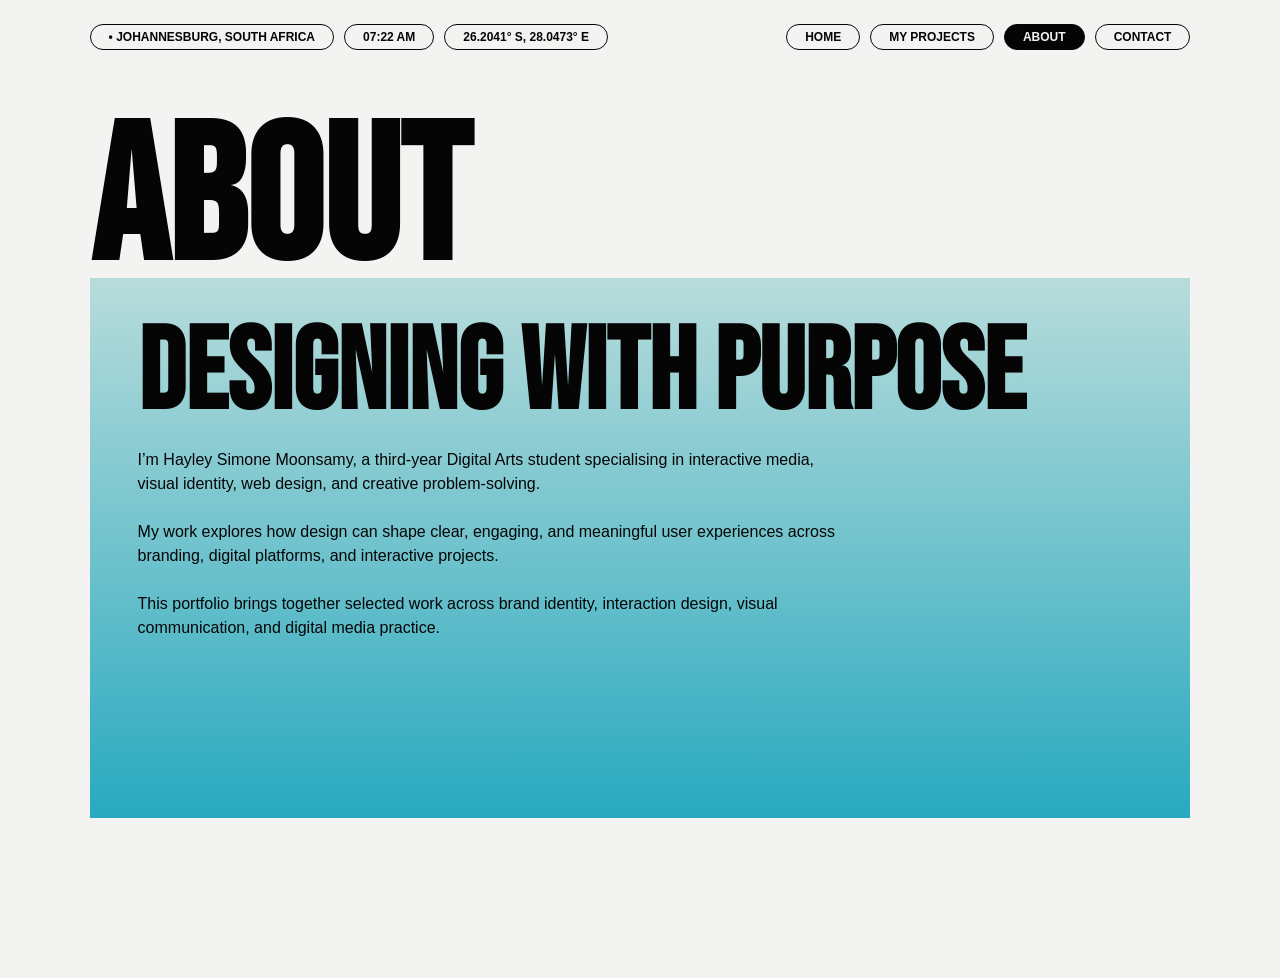
==== about.html @ df6bce27 "Initial commit" ====
<!DOCTYPE html>
<html lang="en">
<head>
    <meta charset="UTF-8">
    <meta name="viewport" content="width=device-width, initial-scale=1.0">
    <title>About | Hayley Simone Moonsamy</title>
    <link rel="stylesheet" href="css/style.css">
    <script src="js/script.js" defer></script>
</head>

<body data-page="about">
    <header id="site-header"></header>

    <main class="projects-page">
        <section class="page-title-block">
            <h1>About</h1>
        </section>

        <section class="detail-panel active-panel">
            <h2>Designing With Purpose</h2>

            <p>
                I’m Hayley Simone Moonsamy, a third-year Digital Arts student specialising in interactive media,
                visual identity, web design, and creative problem-solving.
            </p>

            <p>
                My work explores how design can shape clear, engaging, and meaningful user experiences across
                branding, digital platforms, and interactive projects.
            </p>

            <p>
                This portfolio brings together selected work across brand identity, interaction design,
                visual communication, and digital media practice.
            </p>
        </section>
    </main>
</body>
</html>
---- css/style.css ----
@import url("https://fonts.googleapis.com/css2?family=Bebas+Neue&display=swap");

:root {
    --bg: #f3f3f1;
    --text: #050505;
    --blue-top: #b8dcdb;
    --blue-bottom: #28a9bf;
    --dark: #211d1e;
    --purple: #5f2dbd;
    --display: "Bebas Neue", Impact, sans-serif;
    --body: Arial, Helvetica, sans-serif;
    --pad: clamp(18px, 7vw, 128px);
}

* {
    margin: 0;
    padding: 0;
    box-sizing: border-box;
}

body {
    background: var(--bg);
    color: var(--text);
    font-family: var(--body);
    overflow-x: hidden;
}

a {
    color: inherit;
    text-decoration: none;
}

/* NAV */

#site-header {
    position: fixed;
    top: 24px;
    left: 0;
    width: 100%;
    z-index: 100;
}

.navbar {
    padding: 0 var(--pad);
    display: flex;
    justify-content: space-between;
    align-items: center;
    gap: 24px;
    font-size: 0.75rem;
    font-weight: 800;
    text-transform: uppercase;
}

.nav-info,
.nav-links {
    display: flex;
    gap: 10px;
    align-items: center;
}

.nav-info span,
.nav-link {
    border: 1px solid var(--text);
    border-radius: 999px;
    padding: 5px 18px;
    background: rgba(243, 243, 241, 0.85);
    white-space: nowrap;
}

.nav-link.active,
.nav-link:hover {
    background: var(--text);
    color: var(--bg);
}

/* FIXED RAILS */

.fixed-email {
    position: fixed;
    left: 22px;
    bottom: 72px;
    z-index: 90;
    writing-mode: vertical-rl;
    transform: rotate(180deg);
    font-weight: 700;
}

.fixed-socials {
    position: fixed;
    right: 24px;
    bottom: 72px;
    z-index: 90;
    display: flex;
    flex-direction: column;
    gap: 10px;
}

.fixed-socials a {
    width: 34px;
    height: 34px;
    border: 2px solid var(--text);
    border-radius: 50%;
    display: grid;
    place-items: center;
    font-weight: 900;
    background: rgba(243, 243, 241, 0.85);
}

/* HOME */

.home-hero {
    min-height: 100vh;
    position: relative;
    padding: 8rem var(--pad) 4rem;
    overflow: hidden;
}

.hero-panel {
    position: absolute;
    top: 118px;
    left: var(--pad);
    right: var(--pad);
    bottom: 70px;
    background: linear-gradient(var(--blue-top), var(--blue-bottom));
    z-index: 0;
}

.hero-title {
    position: relative;
    z-index: 2;
    font-family: var(--display);
    font-size: clamp(6rem, 15vw, 16rem);
    line-height: 0.78;
    text-align: center;
    text-transform: uppercase;
    animation: titleIntro 1.1s ease forwards;
}

.hero-title span {
    display: block;
}

.hero-reel {
    position: relative;
    z-index: 3;
    margin-top: 2rem;
    animation: reelIntro 1s ease forwards;
}

.reel-meta {
    width: min(520px, 36vw);
    margin: 0 auto 8px;
    display: flex;
    justify-content: space-between;
    font-size: 0.8rem;
    font-weight: 800;
    text-transform: uppercase;
}

.reel-row {
    display: grid;
    grid-template-columns: 1fr minmax(280px, 520px) 1fr;
    align-items: center;
    gap: 2rem;
}

.hero-role {
    font-family: var(--display);
    font-size: clamp(3rem, 5vw, 5.7rem);
    text-transform: uppercase;
}

.hero-role:first-child {
    text-align: right;
}

.reel-box {
    aspect-ratio: 16 / 9;
    background: var(--dark);
    color: white;
    display: grid;
    place-items: center;
    font-family: var(--display);
    font-size: 2rem;
    text-transform: uppercase;
}

.scroll-cue {
    position: absolute;
    left: 50%;
    bottom: 24px;
    transform: translateX(-50%);
    z-index: 4;
    font-size: 0.7rem;
    font-weight: 900;
    text-transform: uppercase;
}

.statement-section {
    min-height: 100vh;
    display: grid;
    place-items: center;
    text-align: center;
    background: linear-gradient(180deg, #5f2dbd, #3f2477);
    color: white;
    padding: 6rem var(--pad);
}

.statement-section h2 {
    font-family: var(--display);
    font-size: clamp(5rem, 12vw, 14rem);
    line-height: 0.85;
    text-transform: uppercase;
}

.statement-section p {
    font-weight: 900;
    text-transform: uppercase;
}

/* FEATURED + CARDS */

.featured-section {
    min-height: 100vh;
    padding: 8rem var(--pad);
}

.featured-section h2 {
    font-family: var(--display);
    font-size: clamp(5rem, 12vw, 14rem);
    line-height: 0.85;
    text-transform: uppercase;
}

.featured-grid,
.projects-grid {
    margin-top: 3rem;
    display: grid;
    grid-template-columns: repeat(3, minmax(260px, 1fr));
    gap: 1.2rem;
    justify-content: center;
}

.featured-card,
.project-card {
    background: white;
    border: 1px solid var(--text);
    padding: 1rem;
}

.project-image,
.card-image,
.project-card-preview {
    min-height: 260px;
    display: grid;
    place-items: center;
    margin-bottom: 1rem;
    font-family: var(--display);
    font-size: 5rem;
    font-weight: 900;
}

.orange-grid,
.design-grid,
.checkered-card {
    background: repeating-conic-gradient(#f6a348 0% 25%, #f5eadb 0% 50%) 50% / 80px 80px;
}

.blue-grid,
.interactive-grid,
.teal-grid {
    background: linear-gradient(var(--blue-top), var(--blue-bottom));
}

.purple-grid,
.animation-grid {
    background: linear-gradient(145deg, #5f2dbd, #bd8792);
}

.game-grid {
    background: linear-gradient(145deg, #211d1e, #5f2dbd);
    color: white;
}

.featured-card h3,
.project-card h2,
.project-card-info h2 {
    font-family: var(--display);
    font-size: 3.2rem;
    line-height: 0.9;
    text-transform: uppercase;
}

.featured-card p,
.project-card p,
.project-card-info p {
    margin-top: 0.5rem;
    line-height: 1.4;
}

.featured-card a,
.project-card a,
.project-card-info a,
.big-button {
    display: inline-flex;
    margin-top: 1rem;
    padding: 0.7rem 1.6rem;
    border: 2px solid var(--text);
    border-radius: 999px;
    font-weight: 900;
    text-transform: uppercase;
}

.big-button {
    display: block;
    width: fit-content;
    margin: 3rem auto 0;
}

/* PROJECTS PAGE */

.projects-page {
    min-height: 100vh;
    padding: 8rem var(--pad);
}

.page-title-block h1 {
    font-family: var(--display);
    font-size: clamp(6rem, 15vw, 17rem);
    line-height: 0.78;
    text-transform: uppercase;
}

.project-controls,
.projects-controls {
    margin: 3rem 0;
    display: flex;
    justify-content: space-between;
    gap: 1rem;
    flex-wrap: wrap;
}

#project-filter-buttons,
.filter-buttons {
    display: flex;
    gap: 0.7rem;
    flex-wrap: wrap;
}

.filter-btn,
.filter-button,
#project-search {
    border: 1px solid var(--text);
    border-radius: 999px;
    padding: 0.55rem 1.4rem;
    font-weight: 900;
    text-transform: uppercase;
    background: var(--bg);
}

.filter-btn,
.filter-button {
    cursor: pointer;
}

.filter-btn:hover,
.filter-button:hover,
.active-filter {
    background: var(--text);
    color: var(--bg);
}

#project-search {
    min-width: 260px;
}

/* PROJECT DETAIL */

.project-detail-page {
    min-height: 100vh;
    padding: 8rem var(--pad);
}

.project-detail-hero h1 {
    font-family: var(--display);
    font-size: clamp(6rem, 15vw, 17rem);
    line-height: 0.78;
    text-transform: uppercase;
}

.project-type {
    margin-top: 1rem;
    font-weight: 900;
    text-transform: uppercase;
}

.centered-project-hero {
    text-align: center;
}

.centered-media {
    margin-left: auto;
    margin-right: auto;
    max-width: 100%;
}

.project-tabs {
    margin: 3rem 0;
    display: flex;
    justify-content: space-between;
    gap: 1rem;
    flex-wrap: wrap;
}

.detail-tab {
    border: 1px solid var(--text);
    border-radius: 999px;
    padding: 0.6rem 1.6rem;
    background: var(--bg);
    font-weight: 900;
    text-transform: uppercase;
    cursor: pointer;
}

.detail-tab:hover,
.active-tab {
    background: var(--text);
    color: var(--bg);
}

.detail-panel {
    display: none;
    min-height: 60vh;
    background: linear-gradient(var(--blue-top), var(--blue-bottom));
    padding: 3rem;
    margin-bottom: 2rem;
}

.detail-panel.active-panel {
    display: block;
}

.detail-panel h2 {
    font-family: var(--display);
    font-size: clamp(4rem, 9vw, 10rem);
    line-height: 0.85;
    text-transform: uppercase;
}

.detail-panel p {
    max-width: 720px;
    margin-top: 1.5rem;
    line-height: 1.5;
    font-size: 1rem;
}

.project-hero-video {
    width: min(760px, 100%);
    margin-top: 2rem;
    display: block;
    border: 1px solid var(--text);
    background: var(--dark);
}

.case-gallery {
    margin-top: 2rem;
    display: grid;
    grid-template-columns: repeat(auto-fit, minmax(260px, 1fr));
    gap: 1rem;
    align-items: start;
}

.case-gallery img,
.case-gallery video {
    width: 100%;
    height: auto;
    max-height: 760px;
    display: block;
    border: 1px solid var(--text);
    background: white;
    object-fit: contain;
}

.small-gallery {
    grid-template-columns: repeat(auto-fit, minmax(220px, 1fr));
}

.wide-case-image {
    grid-column: 1 / -1;
}

/* SONDER */

body[data-project="sonder"] .detail-panel {
    background:
        repeating-conic-gradient(#f6a348 0% 25%, #f5eadb 0% 50%) 50% / 90px 90px;
    border: 1px solid var(--text);
}

body[data-project="sonder"] .detail-panel p {
    max-width: 900px;
    line-height: 1.6;
    background: rgba(243, 243, 241, 0.9);
    padding: 1rem;
    border: 1px solid var(--text);
}

body[data-project="sonder"] #form .case-gallery {
    grid-template-columns: 1fr 1fr;
}

body[data-project="sonder"] #form .wide-case-image {
    grid-column: auto;
}

body[data-project="sonder"] #form .case-gallery img,
body[data-project="sonder"] #form .case-gallery video {
    height: 420px;
    object-fit: contain;
}

body[data-project="sonder"] #art .small-gallery,
body[data-project="sonder"] #design .small-gallery {
    grid-template-columns: repeat(3, 1fr);
}

/* MALAIKA */

body[data-project="malaika"] .detail-panel {
    background: #f7f3ed;
    border: 1px solid var(--text);
}

body[data-project="malaika"] .detail-panel p {
    max-width: 900px;
    line-height: 1.6;
    background: rgba(255, 255, 255, 0.78);
    padding: 1rem;
    border: 1px solid var(--text);
}

body[data-project="malaika"] #form .small-gallery {
    grid-template-columns: repeat(5, 1fr);
}

body[data-project="malaika"] #art .case-gallery,
body[data-project="malaika"] #design .case-gallery {
    grid-template-columns: repeat(2, 1fr);
}

body[data-project="malaika"] .case-gallery img {
    background: white;
    object-fit: contain;
}

/* TRAVEL TALK */

body[data-project="travel"] .project-type {
    color: #e97513;
}

body[data-project="travel"] .travel-hero-image {
    width: min(78vw, 980px);
    max-height: 520px;
    object-fit: contain;
    background: #ffffff;
    border: 1px solid var(--text);
}

body[data-project="travel"] .travel-panel {
    background: #f0e4d2;
    border: 1px solid var(--text);
}

body[data-project="travel"] .travel-panel p {
    max-width: 880px;
}

body[data-project="travel"] .travel-website-gallery {
    grid-template-columns: 1fr;
}

body[data-project="travel"] .travel-website-gallery img {
    width: 100%;
    height: auto;
    max-height: 560px;
    object-fit: contain;
    background: #ffffff;
}

body[data-project="travel"] .travel-social-gallery {
    display: grid;
    grid-template-columns: repeat(2, minmax(240px, 1fr));
    gap: 1.5rem;
    align-items: stretch;
}

body[data-project="travel"] .travel-social-gallery img {
    width: 100%;
    height: 420px;
    object-fit: contain;
    background: #ffffff;
    border: 1px solid var(--text);
}

body[data-project="travel"] .travel-video-gallery {
    display: grid;
    grid-template-columns: minmax(280px, 680px);
    justify-content: center;
}

body[data-project="travel"] .travel-video-gallery video {
    width: 100%;
    max-height: 560px;
    object-fit: contain;
    background: #000000;
    border: 1px solid var(--text);
}

/* ANIMATIONS */

@keyframes titleIntro {
    from {
        opacity: 0;
        transform: translateY(40px) scaleY(1.15);
    }

    to {
        opacity: 1;
        transform: translateY(0) scaleY(1);
    }
}

@keyframes reelIntro {
    from {
        opacity: 0;
        transform: translateY(24px);
    }

    to {
        opacity: 1;
        transform: translateY(0);
    }
}

/* RESPONSIVE */

@media screen and (max-width: 1100px) {
    .featured-grid,
    .projects-grid {
        grid-template-columns: repeat(2, minmax(260px, 1fr));
    }
}

@media screen and (max-width: 900px) {
    .navbar {
        align-items: flex-start;
        flex-direction: column;
        gap: 8px;
    }

    .nav-info,
    .nav-links {
        flex-wrap: wrap;
        gap: 7px;
    }

    .nav-info span,
    .nav-link {
        padding: 4px 10px;
        font-size: 0.65rem;
    }

    .fixed-email {
        left: 8px;
        bottom: 68px;
        font-size: 0.7rem;
    }

    .fixed-socials {
        right: 10px;
        bottom: 68px;
    }

    .fixed-socials a {
        width: 28px;
        height: 28px;
        font-size: 0.65rem;
    }

    .home-hero {
        padding: 9rem 2rem 4rem;
    }

    .hero-panel {
        top: 130px;
        left: 34px;
        right: 34px;
        bottom: 60px;
    }

    .hero-title {
        font-size: clamp(5rem, 22vw, 9rem);
    }

    .reel-row {
        grid-template-columns: 1fr;
        gap: 0.8rem;
    }

    .hero-role,
    .hero-role:first-child {
        text-align: center;
    }

    .reel-meta {
        width: 100%;
    }

    .case-gallery,
    .small-gallery,
    body[data-project="sonder"] #form .case-gallery,
    body[data-project="sonder"] #art .small-gallery,
    body[data-project="sonder"] #design .small-gallery,
    body[data-project="malaika"] #form .small-gallery,
    body[data-project="malaika"] #art .case-gallery,
    body[data-project="malaika"] #design .case-gallery,
    body[data-project="travel"] .travel-social-gallery {
        grid-template-columns: 1fr;
    }

    body[data-project="sonder"] #form .case-gallery img,
    body[data-project="sonder"] #form .case-gallery video,
    body[data-project="travel"] .travel-social-gallery img {
        height: auto;
    }

    body[data-project="travel"] .travel-hero-image {
        width: 100%;
        max-height: none;
    }
}

@media screen and (max-width: 700px) {
    .featured-grid,
    .projects-grid {
        grid-template-columns: 1fr;
    }

    .project-detail-page,
    .projects-page,
    .featured-section {
        padding-left: 2rem;
        padding-right: 2rem;
    }

    .detail-panel {
        padding: 1.5rem;
    }
}

.hero-center-text {
    background: var(--dark);
    color: white;
    padding: 2rem;
    text-align: center;
    font-weight: 900;
    text-transform: uppercase;
    line-height: 1.8;
}

.about-text {
    max-width: 760px;
    margin: 2rem auto 0;
    display: flex;
    flex-direction: column;
    gap: 1rem;
    text-align: center;
    line-height: 1.7;
}

.hero-center-text {
    min-height: 220px;
    display: grid;
    place-items: center;
    gap: 0.4rem;
    background: var(--dark);
    color: white;
    padding: 2rem;
    text-align: center;
    font-weight: 900;
    text-transform: uppercase;
    line-height: 1.4;
}
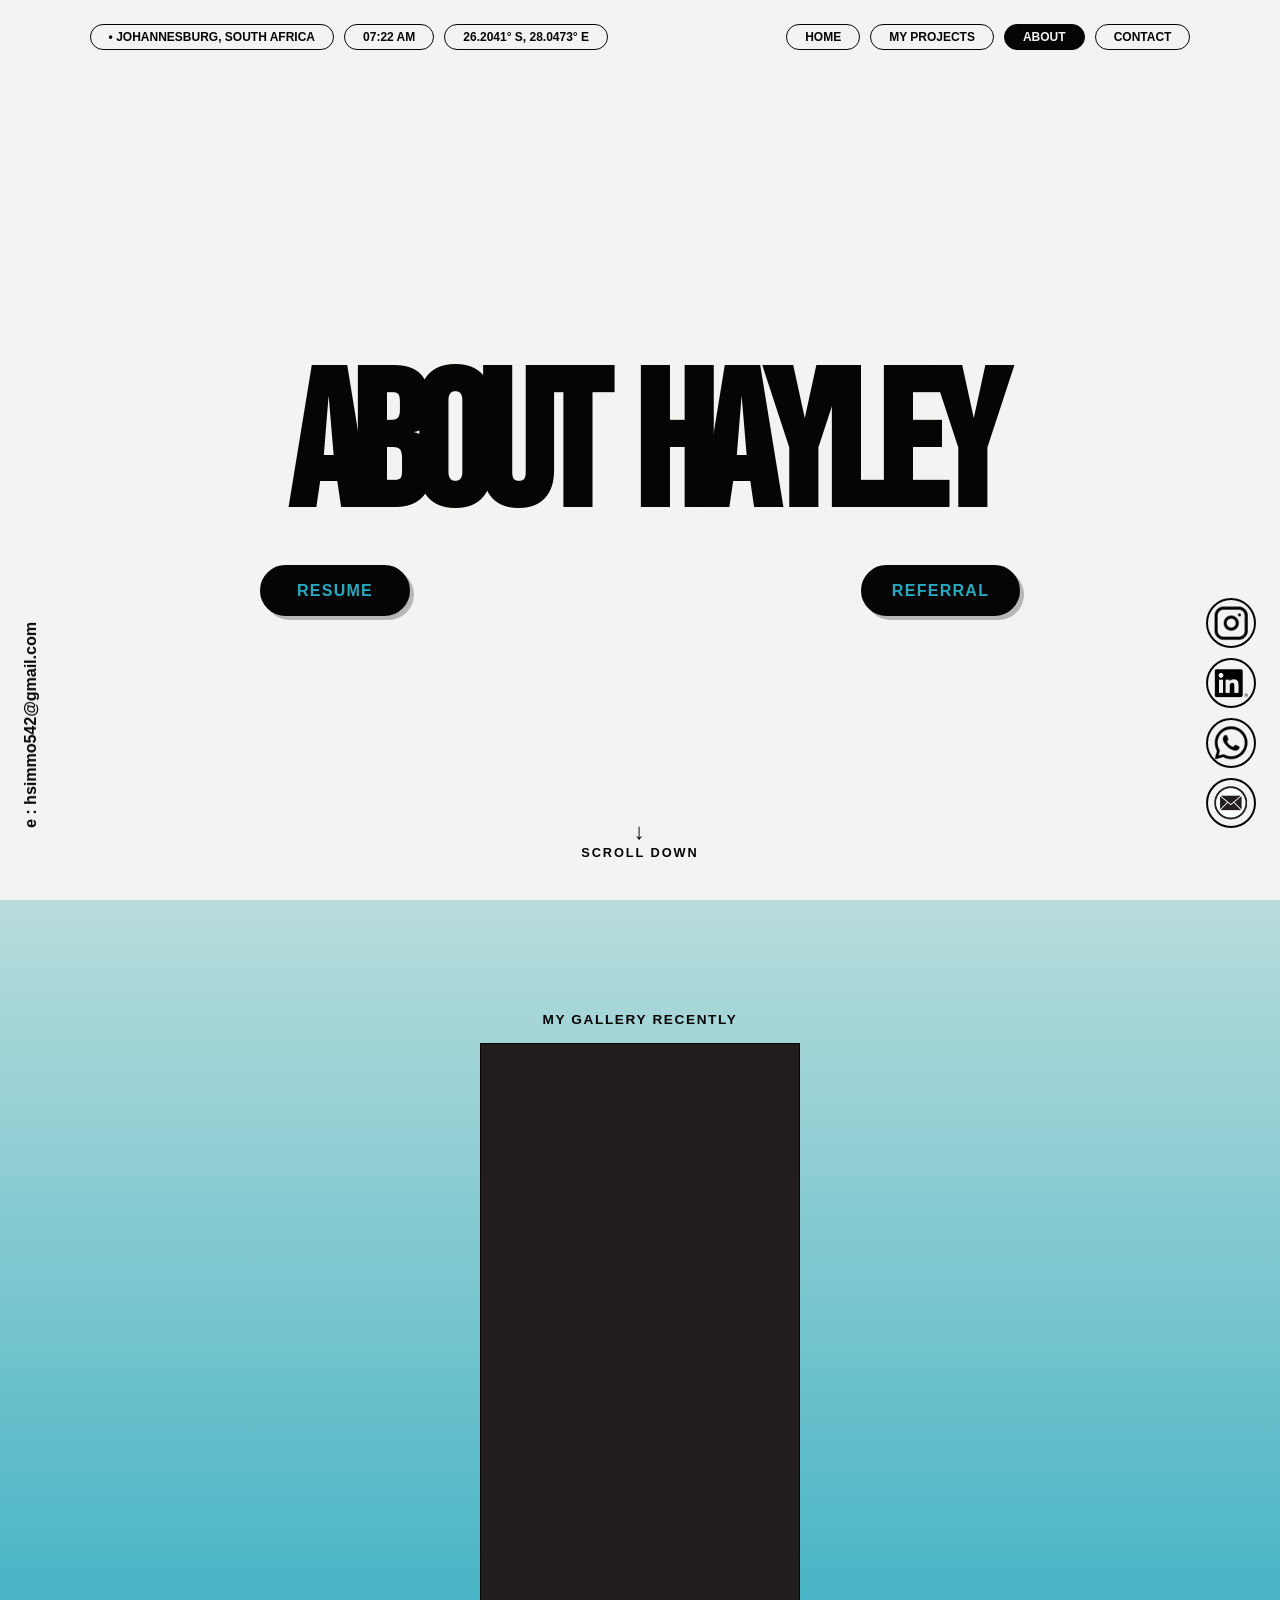
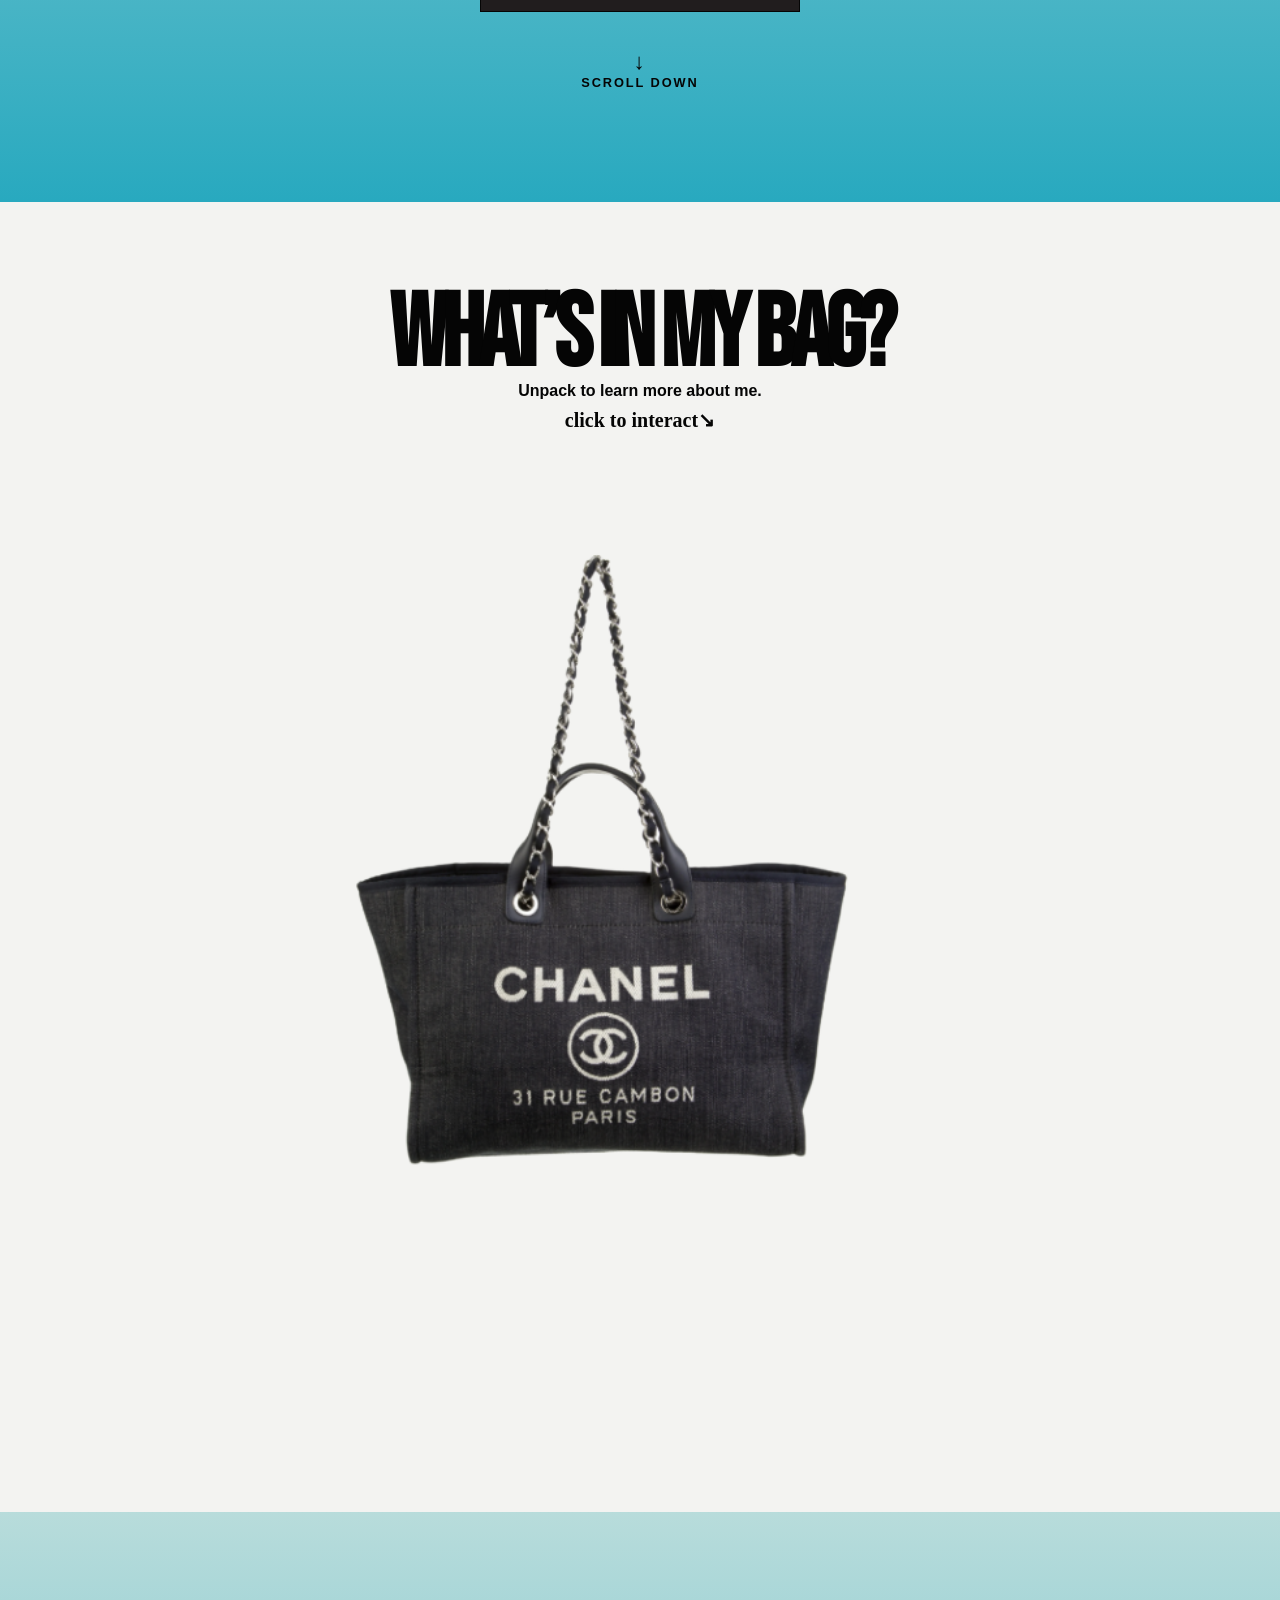
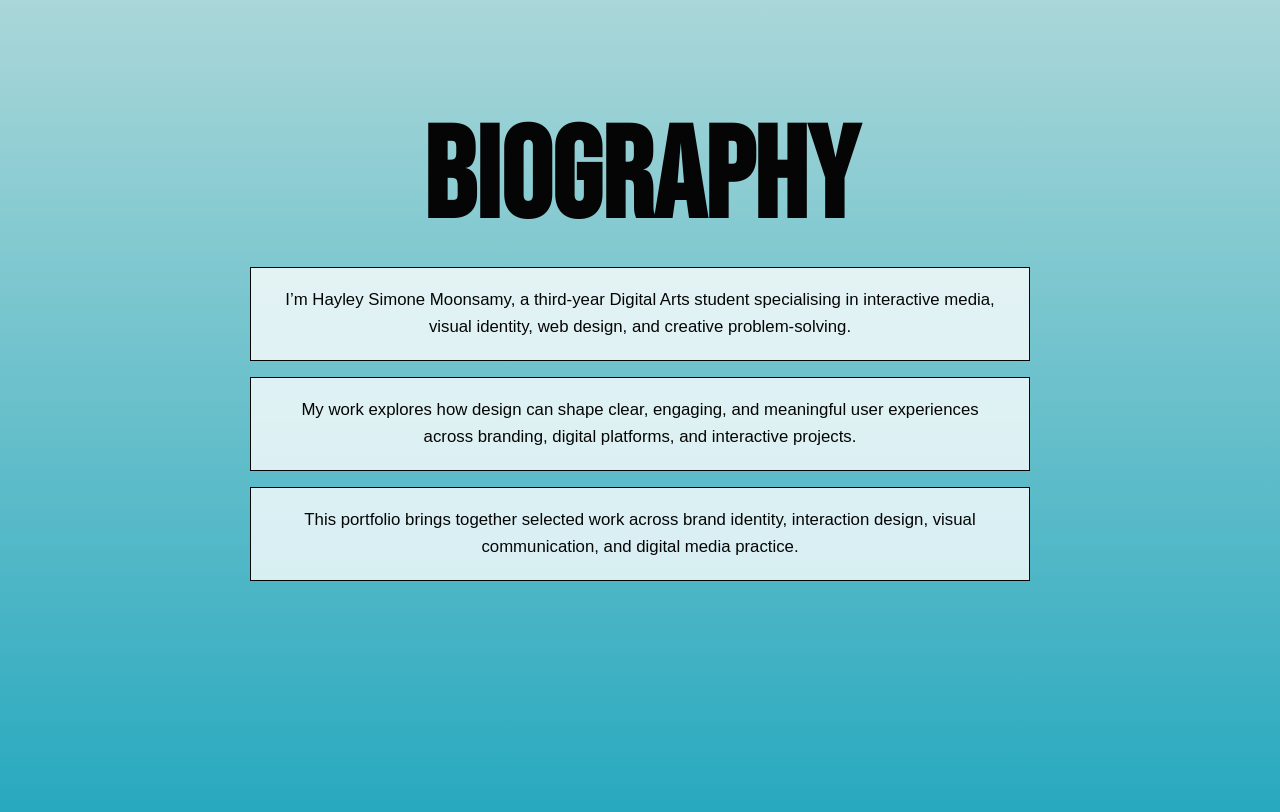
==== commit 649de683: "final portfolio website submission" ====
--- a/about.html
+++ b/about.html
@@ -11,13 +11,117 @@
 <body data-page="about">
     <header id="site-header"></header>
 
-    <main class="projects-page">
-        <section class="page-title-block">
-            <h1>About</h1>
+    <main class="about-page">
+
+        <section class="about-hero">
+            <h1 class="about-title" aria-label="About Hayley">
+                <span>A</span><span>B</span><span>O</span><span>U</span><span>T</span>
+                <span class="title-space"></span>
+                <span>H</span><span>A</span><span>Y</span><span>L</span><span>E</span><span>Y</span>
+            </h1>
+
+            <div class="about-hero-buttons">
+                <a href="assets-about/documents/Hayley Corporate Resume.pdf" class="big-button" target="_blank" rel="noopener noreferrer">Resume</a>
+                <a href="assets-about/documents/Hayley Referal.pdf" class="big-button" target="_blank" rel="noopener noreferrer">Referral</a>
+            </div>
+
+            <div class="hero-scroll">
+            <span>↓</span>
+            Scroll Down
+            </div>
+
         </section>
 
-        <section class="detail-panel active-panel">
-            <h2>Designing With Purpose</h2>
+        <section class="about-reel-section">
+            <div class="about-reel-text">
+                <p>My gallery recently</p>
+                <h2>Designing with purpose through interaction.</h2>
+            </div>
+
+            <div class="about-demo-reel">
+                <video autoplay muted loop playsinline>
+                    <source src="assets-videos/video/PhotoDump.mp4" type="video/mp4">
+                    Demo Reel
+                </video>
+            </div>
+
+            <div class="about-scroll-cue">
+                <span>↓</span>
+                Scroll Down
+            </div>
+        </section>
+
+        <section class="about-bag-section">
+            <div class="bag-heading">
+                <h2>What’s in my bag?</h2>
+                <p>Unpack to learn more about me.</p>
+                <p class="click-to-interact">click to interact</p>
+            </div>
+
+            <div class="bag-stage">
+                <button class="bag-visual" type="button" aria-label="Open bag">
+                    <img src="assets-about/bag.png" alt="Open my bag">
+                </button>
+
+                <div class="bag-items">
+                    <button class="bag-item" data-target="polaroid">
+                        <img src="assets-about/polaroid.png" alt="Polaroid">
+                    </button>
+
+                    <button class="bag-item" data-target="phone">
+                        <img src="assets-about/iphone.png" alt="iPhone">
+                    </button>
+
+                    <button class="bag-item" data-target="tablet">
+                        <img src="assets-about/drawing tablet.png" alt="Drawing tablet">
+                    </button>
+
+                    <button class="bag-item" data-target="glasses">
+                        <img src="assets-about/glasses.png" alt="Glasses">
+                    </button>
+
+                    <button class="bag-item" data-target="headphones">
+                        <img src="assets-about/headphones.png" alt="Headphones">
+                    </button>
+
+                    <button class="bag-item" data-target="laptop">
+                        <img src="assets-about/laptop.png" alt="Laptop">
+                    </button>
+
+                    <button class="bag-item" data-target="notebook">
+                        <img src="assets-about/notebook.png" alt="Notebook">
+                    </button>
+
+                    <button class="bag-item" data-target="book">
+                        <img src="assets-about/bukowski book.png" alt="Bukowski book">
+                    </button>
+
+                    <button class="bag-item" data-target="ipad">
+                        <img src="assets-about/ipad.png" alt="iPad">
+                    </button>
+
+                    <button class="bag-item" data-target="controller">
+                        <img src="assets-about/controller.png" alt="Controller">
+                    </button>
+
+                    <button class="bag-item" data-target="bible">
+                        <img src="assets-about/bible.png" alt="Bible">
+                    </button>
+
+                    <button class="bag-item" data-target="water">
+                        <img src="assets-about/water bottle.png" alt="Water bottle">
+                    </button>
+                </div>
+
+                <article class="bag-popup" id="bag-popup">
+                    <h3>Click the bag</h3>
+                    <p>Open the bag, then select an object to reveal more.</p>
+                </article>
+            </div>
+        </section>
+
+        <section class="about-bio-section">
+            <h2>Biography</h2>
 
             <p>
                 I’m Hayley Simone Moonsamy, a third-year Digital Arts student specialising in interactive media,
@@ -34,6 +138,7 @@
                 visual communication, and digital media practice.
             </p>
         </section>
+
     </main>
 </body>
-</html>+</html>
--- a/css/style.css
+++ b/css/style.css
@@ -246,6 +246,8 @@
     background: white;
     border: 1px solid var(--text);
     padding: 1rem;
+    display: flex;
+    flex-direction: column;
 }
 
 .project-image,
@@ -260,6 +262,23 @@
     font-weight: 900;
 }
 
+.project-thumb {
+    width: 100%;
+    height: 292px;
+    min-height: 0;
+    display: block;
+    object-fit: cover;
+    object-position: center;
+    margin-bottom: 1rem;
+    background: var(--bg);
+}
+
+.project-thumb-contain {
+    object-fit: contain;
+    padding: 1rem;
+    border: 1px solid rgba(5, 5, 5, 0.12);
+}
+
 .orange-grid,
 .design-grid,
 .checkered-card {
@@ -296,6 +315,23 @@
 .project-card-info p {
     margin-top: 0.5rem;
     line-height: 1.4;
+}
+
+.featured-card p,
+.project-card-info p {
+    margin-bottom: 1.4rem;
+}
+
+.featured-card a,
+.project-card-info a {
+    margin-top: auto;
+    align-self: center;
+}
+
+.project-card-info {
+    display: flex;
+    flex: 1;
+    flex-direction: column;
 }
 
 .featured-card a,
@@ -683,8 +719,8 @@
     }
 
     .fixed-socials a {
-        width: 28px;
-        height: 28px;
+        width: 34px;
+        height: 34px;
         font-size: 0.65rem;
     }
 
@@ -759,36 +795,1031 @@
     }
 }
 
-.hero-center-text {
+/* =========================================================
+   ABOUT PAGE
+========================================================= */
+
+.about-page {
+    width: 100%;
+}
+
+/* ABOUT HERO */
+
+.about-hero {
+    min-height: 100vh;
+    display: grid;
+    place-items: center;
+    position: relative;
+    padding: 7rem var(--pad);
+}
+
+.about-title {
+    font-family: var(--display);
+    font-size: clamp(6rem, 15vw, 17rem);
+    line-height: 0.75;
+    text-transform: uppercase;
+    text-align: center;
+    letter-spacing: -0.075em;
+}
+
+.about-title span {
+    display: inline-block;
+    animation: aboutLetterIn 0.9s ease both;
+    transform-origin: bottom center;
+}
+
+.about-title span:hover {
+    animation: aboutLetterGlitch 0.45s ease;
+}
+
+.title-space {
+    width: 0.03em;
+}
+
+.hero-scroll {
+    position: absolute;
+    bottom: 2.5rem;
+    left: 50%;
+    transform: translateX(-50%);
+    text-align: center;
+    font-size: 0.8rem;
+    font-weight: 900;
+    letter-spacing: 0.15em;
+    text-transform: uppercase;
+}
+
+.hero-scroll span {
+    display: block;
+    font-size: 1.4rem;
+    animation: bounceArrow 1.4s ease-in-out infinite;
+}
+
+.about-hero-buttons {
+    width: min(760px, 72vw);
+    position: absolute;
+    left: 50%;
+    top: calc(50% + clamp(5rem, 9vw, 8rem));
+    transform: translateX(-50%);
+    display: flex;
+    justify-content: space-between;
+    gap: 1.25rem;
+    z-index: 2;
+}
+
+.about-hero-buttons .big-button {
+    min-width: 150px;
+    margin: 0;
+    padding: 0.9rem 1.8rem;
+    border: 2px solid var(--text);
+    border-radius: 999px;
+    background: var(--text);
+    color: var(--blue-bottom);
+    box-shadow: 4px 4px 0 rgba(5, 5, 5, 0.25);
+    display: inline-flex;
+    align-items: center;
+    justify-content: center;
+    text-align: center;
+    letter-spacing: 0.08em;
+    transition: transform 0.2s ease, box-shadow 0.2s ease, background 0.2s ease, color 0.2s ease;
+}
+
+.about-hero-buttons .big-button:hover,
+.about-hero-buttons .big-button:focus-visible {
+    background: var(--bg);
+    color: var(--text);
+    transform: translate(-2px, -2px);
+    box-shadow: 7px 7px 0 rgba(5, 5, 5, 0.25);
+}
+
+/* SHARED PAGE HERO ALIGNMENT */
+
+body[data-page="home"] .home-hero,
+body[data-page="projects"] .projects-hero {
+    min-height: 100vh;
+    padding: 7rem var(--pad);
+    display: grid;
+    place-items: center;
+    position: relative;
+    overflow: hidden;
+}
+
+body[data-page="home"] .home-title,
+body[data-page="projects"] .projects-title {
+    line-height: 0.75;
+    letter-spacing: -0.065em;
+}
+
+body[data-page="home"] .home-title {
+    font-size: clamp(4.8rem, 11.5vw, 13.5rem);
+}
+
+body[data-page="projects"] .projects-page {
+    min-height: 100vh;
+    padding: 0;
+}
+
+.projects-list-section {
+    min-height: 100vh;
+    padding: 7rem var(--pad);
+}
+
+/* HOME DEMO REEL */
+
+.home-demo-section {
+    min-height: 100vh;
+    padding: 7rem var(--pad);
+    background: linear-gradient(var(--blue-top), var(--blue-bottom));
+    display: flex;
+    flex-direction: column;
+    justify-content: center;
+}
+
+.home-demo-meta,
+.home-demo-reel,
+.home-demo-role {
+    width: min(980px, 90vw);
+    margin-left: auto;
+    margin-right: auto;
+}
+
+.home-demo-meta {
+    display: flex;
+    justify-content: space-between;
+    margin-bottom: 0.8rem;
+    font-size: 0.78rem;
+    font-weight: 900;
+    letter-spacing: 0.12em;
+    text-transform: uppercase;
+}
+
+.home-demo-reel {
+    min-height: min(62vh, 560px);
+    aspect-ratio: 16 / 9;
+    border: 1px solid var(--text);
     background: var(--dark);
     color: white;
-    padding: 2rem;
+    display: grid;
+    place-items: center;
+    overflow: hidden;
+    animation: reelRise 0.9s ease both;
+}
+
+.home-demo-reel video {
+    width: 100%;
+    height: 100%;
+    display: block;
+    object-fit: cover;
+}
+
+.home-demo-reel span {
+    font-family: var(--display);
+    font-size: clamp(2.8rem, 7vw, 8rem);
+    line-height: 0.85;
     text-align: center;
-    font-weight: 900;
-    text-transform: uppercase;
-    line-height: 1.8;
-}
-
-.about-text {
-    max-width: 760px;
-    margin: 2rem auto 0;
+    text-transform: uppercase;
+}
+
+.home-demo-role {
+    margin-top: 1rem;
+    font-family: var(--display);
+    font-size: clamp(3rem, 7vw, 7.5rem);
+    line-height: 0.85;
+    text-align: center;
+    text-transform: uppercase;
+}
+
+/* DEMO REEL SECTION */
+
+.about-reel-section {
+    min-height: 100vh;
+    padding: 7rem var(--pad);
     display: flex;
     flex-direction: column;
-    gap: 1rem;
+    justify-content: center;
+    background: linear-gradient(var(--blue-top), var(--blue-bottom));
+}
+
+.about-reel-text {
+    width: min(420px, 86vw);
+    margin-left: auto;
+    margin-right: auto;
+}
+
+.about-reel-text {
+    margin-bottom: 1rem;
     text-align: center;
-    line-height: 1.7;
-}
-
-.hero-center-text {
-    min-height: 220px;
+}
+
+.about-reel-text p {
+    font-size: 0.85rem;
+    font-weight: 900;
+    letter-spacing: 0.12em;
+    text-transform: uppercase;
+}
+
+.about-reel-text h2 {
+    display: none;
+}
+
+.about-demo-reel {
+    width: min(320px, 78vw);
+    aspect-ratio: 9 / 16;
+    margin-left: auto;
+    margin-right: auto;
+    border: 1px solid var(--text);
+    background: var(--dark);
+    position: relative;
+    overflow: hidden;
+    animation: reelRise 0.9s ease both;
+}
+
+.about-demo-reel video {
+    width: 100%;
+    height: 100%;
+    display: block;
+    object-fit: cover;
+}
+
+.about-demo-reel span {
+    position: absolute;
+    inset: 0;
     display: grid;
     place-items: center;
-    gap: 0.4rem;
+    color: white;
+    font-family: var(--display);
+    font-size: clamp(2rem, 5vw, 5rem);
+    text-transform: uppercase;
+}
+
+.featured-card a,
+.project-card a,
+.project-card-info a,
+.featured-section > .big-button {
+    min-width: 170px;
+    min-height: 52px;
+    padding: 0.9rem 1.7rem;
+    background: var(--text);
+    color: var(--bg);
+    border: 2px solid var(--text);
+    border-radius: 999px;
+    box-shadow: 4px 4px 0 rgba(5, 5, 5, 0.24);
+    align-items: center;
+    justify-content: center;
+    text-align: center;
+    letter-spacing: 0.06em;
+    transition: transform 0.2s ease, box-shadow 0.2s ease, background 0.2s ease, color 0.2s ease;
+}
+
+.featured-card a,
+.project-card-info a {
+    margin: auto auto 0;
+    align-self: center;
+}
+
+.featured-card a:hover,
+.featured-card a:focus-visible,
+.project-card a:hover,
+.project-card a:focus-visible,
+.project-card-info a:hover,
+.project-card-info a:focus-visible,
+.featured-section > .big-button:hover,
+.featured-section > .big-button:focus-visible {
+    background: var(--bg);
+    color: var(--text);
+    transform: translate(-2px, -2px);
+    box-shadow: 7px 7px 0 rgba(5, 5, 5, 0.24);
+}
+
+.about-scroll-cue {
+    width: fit-content;
+    margin: 2.35rem auto 0;
+    text-align: center;
+    font-size: 0.8rem;
+    font-weight: 900;
+    letter-spacing: 0.15em;
+    text-transform: uppercase;
+}
+
+.about-scroll-cue span {
+    display: block;
+    font-size: 1.4rem;
+    animation: bounceArrow 1.4s ease-in-out infinite;
+}
+
+/* WHAT'S IN MY BAG SECTION */
+
+.about-bag-section {
+    min-height: 130vh;
+    padding: 6rem var(--pad) 4rem;
+    overflow: hidden;
+    position: relative;
+}
+
+.bag-heading {
+    text-align: center;
+    position: relative;
+    z-index: 30;
+    margin-bottom: 2rem;
+}
+
+.bag-heading h2 {
+    font-family: var(--display);
+    font-size: clamp(5rem, 8vw, 9rem);
+    line-height: 0.75;
+    letter-spacing: -0.055em;
+    text-transform: uppercase;
+}
+
+.bag-heading p {
+    margin-top: 0.45rem;
+    font-weight: 900;
+}
+
+.click-to-interact {
+    display: inline-block;
+    margin-top: 0.7rem;
+    font-family: "Comic Sans MS", cursive;
+    font-size: 1.25rem;
+    overflow: hidden;
+    white-space: nowrap;
+    animation: handwriting 2.2s steps(18) infinite alternate;
+}
+
+.click-to-interact::after {
+    content: " ↘";
+    display: inline-block;
+    animation: arrowBounce 0.8s ease-in-out infinite alternate;
+}
+
+/* BAG STAGE */
+
+.bag-stage {
+    position: relative;
+    width: 100%;
+    max-width: 1900px;
+    min-height: 980px;
+    margin: 0 auto;
+}
+
+/* MAIN BAG */
+
+.bag-visual {
+    position: absolute;
+    left: 50%;
+    top: 48%;
+    width: 720px;
+    height: 470px;
+    transform: translate(-50%, -50%);
+    border: none;
+    background: transparent;
+    cursor: pointer;
+    z-index: 50;
+    pointer-events: auto;
+    overflow: visible;
+}
+
+.bag-visual img {
+    width: 2500px;
+    max-width: none;
+    position: absolute;
+    left: 50%;
+    top: 50%;
+    transform: translate(-50%, -50%);
+    display: block;
+    pointer-events: none;
+    transition: transform 0.4s ease;
+}
+
+.bag-visual:hover img {
+    transform: translate(-50%, -50%) scale(1.015) rotate(-1deg);
+}
+
+.bag-stage.bag-open .bag-visual img {
+    animation: bagPop 0.5s ease;
+}
+
+/* BAG ITEMS */
+
+.bag-items {
+    position: absolute;
+    inset: 0;
+    pointer-events: none;
+}
+
+.bag-item {
+    position: absolute;
+    border: none;
+    border-radius: 8px;
+    background: transparent;
+    padding: 0;
+    cursor: pointer;
+    opacity: 0;
+    overflow: visible;
+    pointer-events: none;
+    transform: translate(-50%, -50%) scale(0.05);
+    transition: opacity 0.35s ease, transform 0.55s ease, filter 0.3s ease;
+    z-index: 80;
+}
+
+.bag-stage.bag-open .bag-item {
+    opacity: 1;
+    pointer-events: auto;
+}
+
+.bag-item img {
+    position: absolute;
+    left: var(--img-left, 0);
+    top: var(--img-top, 0);
+    width: var(--img-w, 100%);
+    height: auto;
+    max-width: none;
+    display: block;
+    pointer-events: none;
+    transition: filter 0.3s ease;
+}
+
+.bag-item:hover img,
+.bag-item.active-object img {
+    filter: drop-shadow(0 12px 18px rgba(0, 0, 0, 0.28)) brightness(1.06);
+}
+
+.bag-item:hover,
+.bag-item.active-object {
+    z-index: 110;
+}
+
+/* OBJECT PLACEMENT */
+
+.bag-stage.bag-open .bag-item[data-target="polaroid"] {
+    width: 178px;
+    height: 203px;
+    left: 18%;
+    top: 27%;
+    --img-w: 212.39%;
+    --img-left: -56.42%;
+    --img-top: -5.06%;
+    transform: translate(-50%, -50%) scale(1);
+}
+
+.bag-stage.bag-open .bag-item[data-target="phone"] {
+    width: 108px;
+    height: 223px;
+    left: 30%;
+    top: 26%;
+    --img-w: 494.85%;
+    --img-left: -204.90%;
+    --img-top: -21.50%;
+    transform: translate(-50%, -50%) scale(1);
+}
+
+.bag-stage.bag-open .bag-item[data-target="bible"] {
+    width: 228px;
+    height: 190px;
+    left: 41%;
+    top: 24%;
+    --img-w: 252.30%;
+    --img-left: -65.83%;
+    --img-top: -41.07%;
+    transform: translate(-50%, -50%) scale(1) rotate(-6deg);
+}
+
+.bag-stage.bag-open .bag-item[data-target="tablet"] {
+    width: 365px;
+    height: 185px;
+    left: 66%;
+    top: 25%;
+    --img-w: 242.12%;
+    --img-left: -50.69%;
+    --img-top: -96.03%;
+    transform: translate(-50%, -50%) scale(1) rotate(4deg);
+}
+
+.bag-stage.bag-open .bag-item[data-target="glasses"] {
+    width: 285px;
+    height: 137px;
+    left: 83%;
+    top: 34%;
+    --img-w: 230.22%;
+    --img-left: -46.28%;
+    --img-top: -79.30%;
+    transform: translate(-50%, -50%) scale(1);
+}
+
+.bag-stage.bag-open .bag-item[data-target="headphones"] {
+    width: 225px;
+    height: 254px;
+    left: 17%;
+    top: 55%;
+    --img-w: 257.03%;
+    --img-left: -70.15%;
+    --img-top: -12.81%;
+    transform: translate(-50%, -50%) scale(1);
+}
+
+.bag-stage.bag-open .bag-item[data-target="laptop"] {
+    width: 325px;
+    height: 202px;
+    left: 80%;
+    top: 56%;
+    --img-w: 213.57%;
+    --img-left: -48.72%;
+    --img-top: -40.79%;
+    transform: translate(-50%, -50%) scale(1);
+}
+
+.bag-stage.bag-open .bag-item[data-target="notebook"] {
+    width: 218px;
+    height: 267px;
+    left: 23%;
+    top: 82%;
+    --img-w: 328.21%;
+    --img-left: -111.45%;
+    --img-top: -27.97%;
+    transform: translate(-50%, -50%) scale(1);
+}
+
+.bag-stage.bag-open .bag-item[data-target="book"] {
+    width: 190px;
+    height: 239px;
+    left: 36%;
+    top: 84%;
+    --img-w: 275.86%;
+    --img-left: -83.05%;
+    --img-top: -15.05%;
+    transform: translate(-50%, -50%) scale(1) rotate(-7deg);
+}
+
+.bag-stage.bag-open .bag-item[data-target="water"] {
+    width: 76px;
+    height: 286px;
+    left: 47%;
+    top: 82%;
+    --img-w: 817.02%;
+    --img-left: -354.47%;
+    --img-top: -15.53%;
+    transform: translate(-50%, -50%) scale(1);
+}
+
+.bag-stage.bag-open .bag-item[data-target="ipad"] {
+    width: 300px;
+    height: 210px;
+    left: 61%;
+    top: 84%;
+    --img-w: 160.94%;
+    --img-left: -21.63%;
+    --img-top: -11.75%;
+    transform: translate(-50%, -50%) scale(1);
+}
+
+.bag-stage.bag-open .bag-item[data-target="controller"] {
+    width: 300px;
+    height: 200px;
+    left: 80%;
+    top: 82%;
+    --img-w: 279.48%;
+    --img-left: -74.38%;
+    --img-top: -80.83%;
+    transform: translate(-50%, -50%) scale(1);
+}
+
+/* BAG POPUP */
+
+.bag-popup {
+    position: absolute;
+    width: min(380px, calc(100vw - 2rem));
+    max-width: calc(100% - 2rem);
+    max-height: min(520px, 70vh);
+    overflow: auto;
+    padding: 1rem 1.2rem;
+    border: 1px solid var(--text);
+    background: rgba(255, 255, 255, 0.96);
+    z-index: 120;
+    text-align: center;
+    opacity: 0;
+    pointer-events: none;
+    transform: translate(-50%, -50%);
+    transition: opacity 0.3s ease;
+}
+
+.bag-popup.show {
+    opacity: 1;
+    pointer-events: auto;
+}
+
+.bag-popup h3 {
+    font-size: 1.25rem;
+    margin-bottom: 0.4rem;
+}
+
+.bag-popup p {
+    font-size: 0.9rem;
+    line-height: 1.35;
+}
+
+.bag-popup a {
+    display: inline-flex;
+    margin-top: 0.75rem;
+    padding: 0.5rem 0.9rem;
+    border: 1px solid var(--text);
+    border-radius: 999px;
+    font-size: 0.8rem;
+    font-weight: 900;
+    text-transform: uppercase;
+}
+
+/* BIOGRAPHY SECTION */
+
+.about-bio-section {
+    min-height: 100vh;
+    padding: 8rem var(--pad);
+    display: flex;
+    flex-direction: column;
+    align-items: center;
+    justify-content: center;
+    background: linear-gradient(var(--blue-top), var(--blue-bottom));
+    text-align: center;
+}
+
+.about-bio-section h2 {
+    font-family: var(--display);
+    font-size: clamp(4rem, 10vw, 11rem);
+    line-height: 0.85;
+    text-transform: uppercase;
+    margin-bottom: 2rem;
+}
+
+.about-bio-section p {
+    max-width: 780px;
+    padding: 1.2rem 1.5rem;
+    margin-bottom: 1rem;
+    border: 1px solid var(--text);
+    background: rgba(255, 255, 255, 0.78);
+    font-size: 1.05rem;
+    line-height: 1.6;
+}
+
+/* CONTACT PAGE */
+
+.contact-page {
+    width: 100%;
+}
+
+.contact-title {
+    letter-spacing: -0.055em;
+}
+
+.contact-hero {
+    min-height: 100vh;
+    padding: 7rem 0 5rem;
+    background: linear-gradient(var(--blue-top), var(--blue-bottom));
+    display: flex;
+    flex-direction: column;
+    align-items: center;
+    justify-content: center;
+    gap: clamp(1.5rem, 4vh, 3rem);
+    overflow: hidden;
+}
+
+.contact-info-section {
+    min-height: 100vh;
+    padding: 7rem var(--pad);
+    background: linear-gradient(var(--blue-top), var(--blue-bottom));
+    display: flex;
+    flex-direction: column;
+    justify-content: center;
+    position: relative;
+}
+
+.contact-info-section {
+    padding-top: 8rem;
+}
+
+.contact-frame {
+    width: min(980px, 84vw);
+    margin: 0 auto;
+}
+
+.contact-frame h2 {
+    font-family: var(--display);
+    font-size: clamp(5rem, 13vw, 11rem);
+    line-height: 0.78;
+    text-align: center;
+    text-transform: uppercase;
+    margin-bottom: 1.5rem;
+}
+
+.contact-collab-link {
+    width: 100vw;
+    margin-left: calc(50% - 50vw);
+    margin-right: calc(50% - 50vw);
+    margin-top: 0;
+    min-height: clamp(260px, 36vh, 390px);
+    border-top: 1px solid var(--text);
+    border-bottom: 1px solid var(--text);
+    border-left: 0;
+    border-right: 0;
     background: var(--dark);
     color: white;
-    padding: 2rem;
-    text-align: center;
+    display: flex;
+    flex-direction: column;
+    position: relative;
+    overflow: hidden;
+}
+
+.contact-collab-top {
+    height: clamp(40px, 6vh, 70px);
+    background: #050505;
+    flex: 0 0 auto;
+}
+
+.contact-collab-main {
+    flex: 1;
+    min-height: clamp(210px, 30vh, 320px);
+    padding: 1rem 0;
+    background: #050505;
+    display: flex;
+    align-items: center;
+    overflow: hidden;
+    position: relative;
+}
+
+.contact-collab-main > span {
+    position: relative;
+    font-family: var(--display);
+    font-size: clamp(4.6rem, 10vw, 10.5rem);
+    line-height: 0.82;
+    text-transform: uppercase;
+    color: white;
+    text-shadow: 4px 4px 0 rgba(5, 5, 5, 0.32);
+    white-space: nowrap;
+    will-change: transform;
+    animation: collaborateMarquee 10s linear infinite;
+}
+
+.contact-collab-link:hover .contact-collab-main > span,
+.contact-collab-link:focus-visible .contact-collab-main > span {
+    animation-duration: 5s;
+}
+
+.contact-info-frame {
+    width: min(900px, 84vw);
+}
+
+.contact-list {
+    border: 1px solid var(--text);
+    background: rgba(243, 243, 241, 0.86);
+    padding: 1.2rem;
+}
+
+.contact-row {
+    min-height: 54px;
+    margin-bottom: 0.8rem;
+    padding: 0.85rem 1rem;
+    border: 1px solid var(--text);
+    background: var(--dark);
+    color: white;
+    display: flex;
+    align-items: center;
+    justify-content: space-between;
+    gap: 1rem;
+    font-size: clamp(0.85rem, 1.8vw, 1rem);
     font-weight: 900;
     text-transform: uppercase;
-    line-height: 1.4;
-}+    transition: transform 0.2s ease, background 0.2s ease, color 0.2s ease, box-shadow 0.2s ease;
+}
+
+.contact-row:last-child {
+    margin-bottom: 0;
+}
+
+.contact-row strong {
+    text-align: right;
+    font-size: clamp(0.82rem, 1.6vw, 0.95rem);
+}
+
+.contact-row:hover,
+.contact-row:focus-visible {
+    background: var(--bg);
+    color: var(--text);
+    transform: translate(-3px, -3px);
+    box-shadow: 6px 6px 0 rgba(5, 5, 5, 0.25);
+}
+
+.contact-email-rail,
+.contact-social-rail {
+    z-index: 95;
+}
+
+.contact-email-rail {
+    transition: opacity 0.2s ease;
+}
+
+.contact-email-rail:hover,
+.contact-email-rail:focus-visible {
+    opacity: 0.65;
+}
+
+.contact-social-rail a {
+    width: 50px;
+    height: 50px;
+    overflow: hidden;
+    position: relative;
+}
+
+.contact-social-rail img {
+    position: absolute;
+    height: auto;
+    max-width: none;
+    display: block;
+}
+
+.contact-social-rail img[src$="ig.png"] {
+    width: 864%;
+    left: -401.8%;
+    top: -267.3%;
+}
+
+.contact-social-rail img[src$="linkedin.png"] {
+    width: 619.9%;
+    left: -263.7%;
+    top: -203.1%;
+}
+
+.contact-social-rail img[src$="whatsapp.png"] {
+    width: 422.8%;
+    left: -163.7%;
+    top: -119.9%;
+}
+
+.contact-social-rail img[src$="email.png"] {
+    width: 598.4%;
+    left: -225.7%;
+    top: -177.7%;
+}
+
+@media screen and (max-width: 900px) {
+    .contact-hero,
+    .contact-info-section {
+        padding: 8rem 2rem 5rem;
+    }
+
+    .contact-hero {
+        padding-left: 0;
+        padding-right: 0;
+    }
+
+    .contact-frame,
+    .contact-info-frame {
+        width: min(520px, 100%);
+    }
+
+    .contact-frame h2 {
+        font-size: clamp(4.4rem, 19vw, 7rem);
+    }
+
+    .contact-collab-main > span {
+        font-size: clamp(3.7rem, 18vw, 6.2rem);
+    }
+
+    .contact-social-rail a {
+        width: 44px;
+        height: 44px;
+    }
+
+    .contact-list {
+        padding: 0.75rem;
+    }
+
+    .contact-row {
+        min-height: 48px;
+        padding: 0.75rem 0.8rem;
+        gap: 0.75rem;
+    }
+}
+
+@media screen and (max-width: 560px) {
+    .about-reel-section {
+        padding-left: 1.5rem;
+        padding-right: 1.5rem;
+    }
+
+    .about-hero-buttons {
+        width: min(320px, 78vw);
+        top: calc(50% + 6.4rem);
+        flex-direction: column;
+        align-items: stretch;
+        gap: 0.75rem;
+    }
+
+    .about-hero-buttons .big-button {
+        width: 100%;
+    }
+
+    .contact-row {
+        align-items: flex-start;
+        flex-direction: column;
+    }
+
+    .contact-row strong {
+        text-align: left;
+        overflow-wrap: anywhere;
+    }
+}
+
+/* ABOUT ANIMATIONS */
+
+@keyframes aboutLetterIn {
+    from {
+        opacity: 0;
+        transform: translateY(80px) scaleY(1.4);
+    }
+
+    to {
+        opacity: 1;
+        transform: translateY(0) scaleY(1);
+    }
+}
+
+@keyframes aboutLetterGlitch {
+    0% {
+        transform: translateY(0) scaleY(1);
+    }
+
+    30% {
+        transform: translateY(-12px) scaleY(0.65);
+    }
+
+    60% {
+        transform: translateY(8px) scaleY(1.35);
+    }
+
+    100% {
+        transform: translateY(0) scaleY(1);
+    }
+}
+
+@keyframes reelRise {
+    from {
+        opacity: 0;
+        transform: translateY(90px);
+    }
+
+    to {
+        opacity: 1;
+        transform: translateY(0);
+    }
+}
+
+@keyframes handwriting {
+    from {
+        width: 0;
+    }
+
+    to {
+        width: 210px;
+    }
+}
+
+@keyframes arrowBounce {
+    from {
+        transform: translateY(0);
+    }
+
+    to {
+        transform: translateY(8px);
+    }
+}
+
+@keyframes bounceArrow {
+    0%, 100% {
+        transform: translateY(0);
+    }
+
+    50% {
+        transform: translateY(8px);
+    }
+}
+
+@keyframes bagPop {
+    0% {
+        transform: translate(-50%, -50%) scale(1);
+    }
+
+    45% {
+        transform: translate(-50%, -50%) scale(1.04) rotate(-2deg);
+    }
+
+    100% {
+        transform: translate(-50%, -50%) scale(1);
+    }
+}
+
+@keyframes collaborateMarquee {
+    from {
+        transform: translateX(0);
+    }
+
+    to {
+        transform: translateX(-33.333%);
+    }
+}
